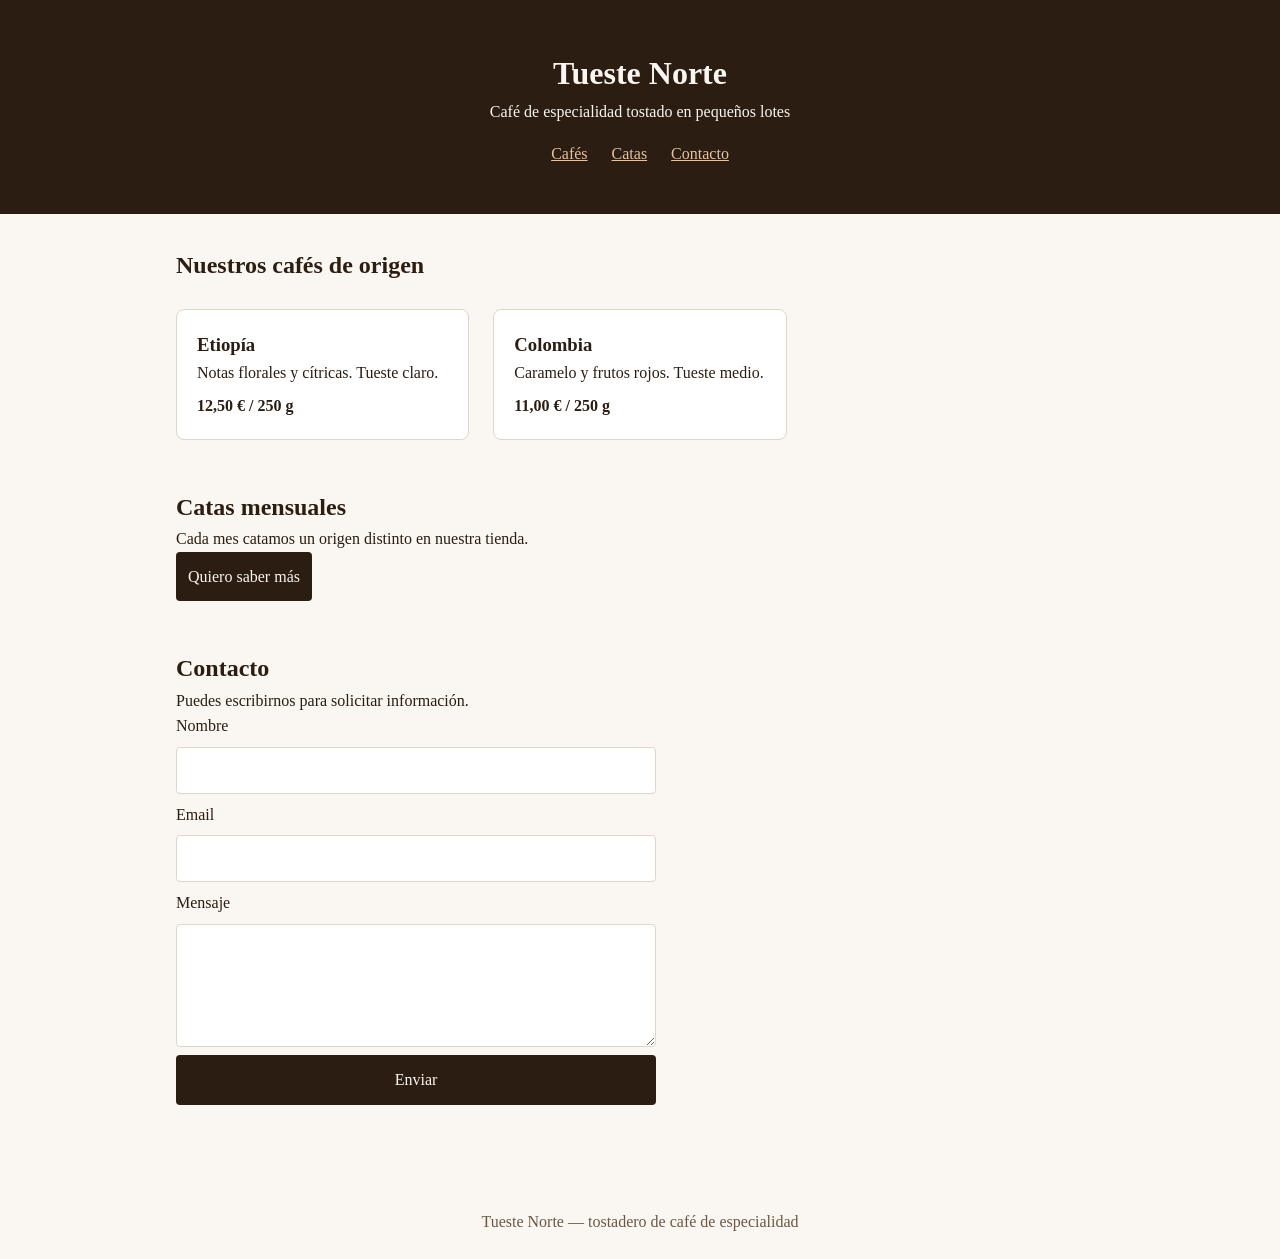
==== index.html @ 5cdbb440 "Primera version de Tueste Norte" ====
<!DOCTYPE html>
<html lang="es">
<head>
    <meta charset="UTF-8">
    <meta name="viewport" content="width=device-width, initial-scale=1.0">
    <title>Tueste Norte — Café de especialidad</title>
    <link rel="stylesheet" href="estilos.css">
</head>
<body>
    <header class="cabecera">
    <h1>Tueste Norte</h1>
    <p>Café de especialidad tostado en pequeños lotes</p>

    <nav>
        <a href="#cafes">Cafés</a>
        <a href="#catas">Catas</a>
        <a href="#contacto">Contacto</a>
    </nav>
</header>
<main>
    <section id="cafes">
    <h2>Nuestros cafés de origen</h2>

    <article class="cafe">
        <h3>Etiopía</h3>
        <p>Notas florales y cítricas. Tueste claro.</p>
        <p class="precio">12,50 € / 250 g</p>
    </article>

    <article class="cafe">
        <h3>Colombia</h3>
        <p>Caramelo y frutos rojos. Tueste medio.</p>
        <p class="precio">11,00 € / 250 g</p>
    </article>
    </section>

    <section id="catas">
    <h2>Catas mensuales</h2>
    <p>Cada mes catamos un origen distinto en nuestra tienda.</p>

    <button id="btn-catas" type="button">Quiero saber más</button>

    <p id="info-catas" hidden>
        Apúntate desde el formulario de contacto y te avisamos de la próxima cata.
    </p>
</section>

    <section id="contacto">
        <h2>Contacto</h2>
        <p>Puedes escribirnos para solicitar información.</p>
        
        <form action="contacto.php" method="post">
    <label for="nombre">Nombre</label>
    <input type="text" id="nombre" name="nombre" required>

    <label for="email">Email</label>
    <input type="email" id="email" name="email" required>

    <label for="mensaje">Mensaje</label>
    <textarea id="mensaje" name="mensaje" rows="4" required></textarea>

    <button type="submit">Enviar</button>
</form>
    </section>
</main>
<footer>
    <p>Tueste Norte — tostadero de café de especialidad</p>
</footer>

<script src="app.js"></script>
</body>
</html>
---- estilos.css ----
/* Reinicio básico */
* {
    margin: 0;
    padding: 0;
    box-sizing: border-box;
}

/* Estilos generales de la página */
body {
    font-family: Georgia, "Times New Roman", serif;
    color: #2b1d12;
    background-color: #faf6f1;
    line-height: 1.6;
}

/* Cabecera */
.cabecera {
    background-color: #2b1d12;
    color: #faf6f1;
    text-align: center;
    padding: 3rem 1rem;
}

.cabecera nav {
    display: flex;
    justify-content: center;
    gap: 1.5rem;
    margin-top: 1rem;
}

.cabecera a {
    color: #e8c39e;
}

/* Contenido principal */
main {
    max-width: 960px;
    margin: 0 auto;
    padding: 2rem 1rem;
}

section {
    margin-bottom: 3rem;
}

/* Catálogo de cafés */
#cafes {
    display: grid;
    grid-template-columns: repeat(auto-fit, minmax(220px, 1fr));
    gap: 1.5rem;
}

#cafes h2 {
    grid-column: 1 / -1;
}

.cafe {
    background-color: #ffffff;
    border: 1px solid #e0d5c8;
    border-radius: 8px;
    padding: 1.25rem;
}

.precio {
    font-weight: bold;
    margin-top: 0.5rem;
}

/* Formulario */
form {
    display: flex;
    flex-direction: column;
    gap: 0.5rem;
    max-width: 480px;
}

input,
textarea {
    padding: 0.6rem;
    border: 1px solid #e0d5c8;
    border-radius: 4px;
    font: inherit;
}

button {
    padding: 0.75rem;
    border: none;
    border-radius: 4px;
    background-color: #2b1d12;
    color: #faf6f1;
    font: inherit;
    cursor: pointer;
}

button:hover {
    background-color: #4a3421;
}

/* Pie de página */
footer {
    text-align: center;
    padding: 1.5rem;
    color: #6b5744;
}
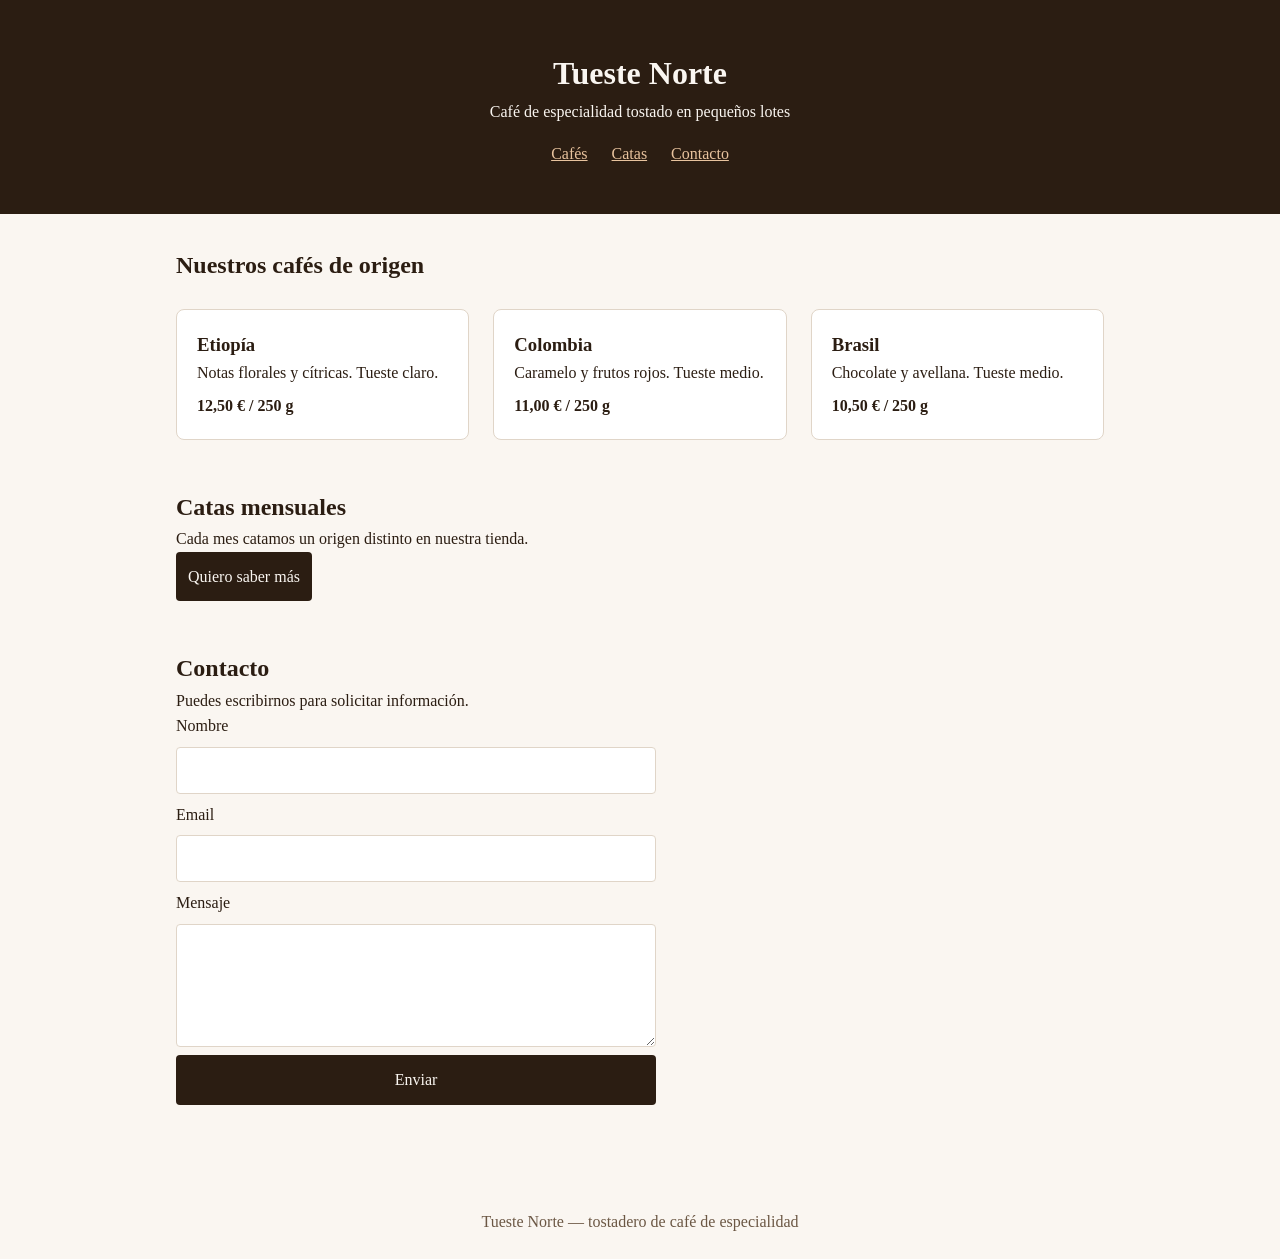
==== commit 87513a1d: "Agrega cafe de Brasil al catalogo" ====
--- a/index.html
+++ b/index.html
@@ -32,6 +32,13 @@
         <p>Caramelo y frutos rojos. Tueste medio.</p>
         <p class="precio">11,00 € / 250 g</p>
     </article>
+
+     <article class="cafe">
+        <h3>Brasil</h3>
+        <p>Chocolate y avellana. Tueste medio.</p>
+        <p class="precio">10,50 € / 250 g</p>
+    </article>
+
     </section>
 
     <section id="catas">
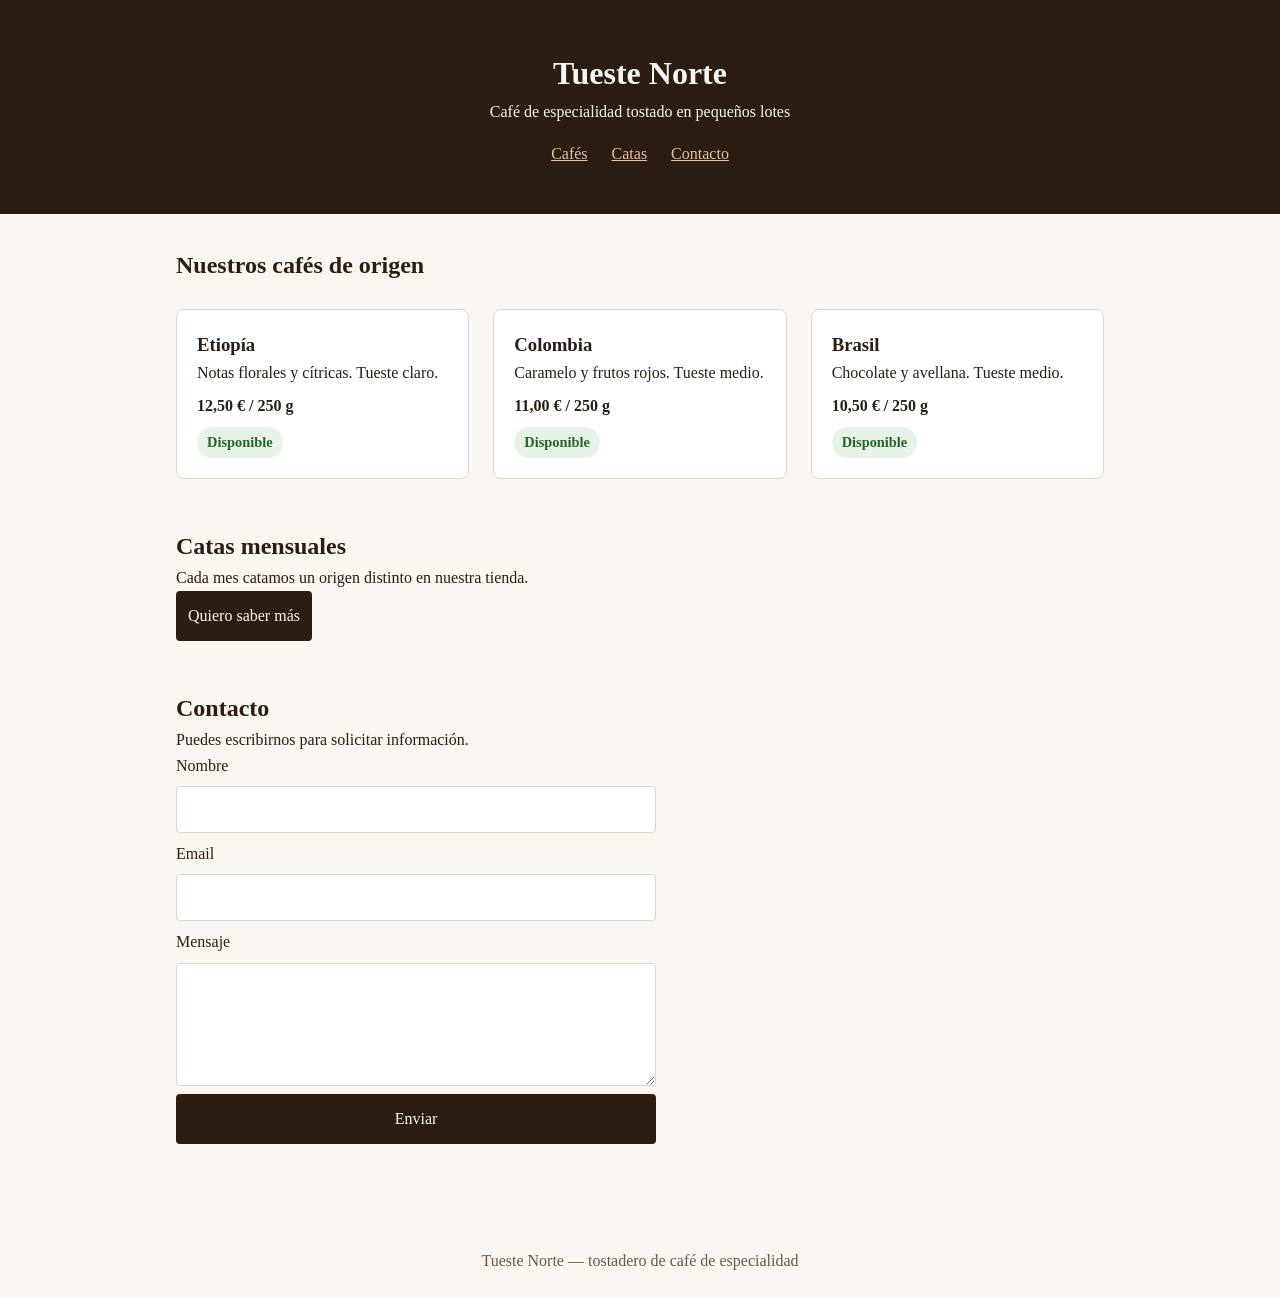
==== commit 84305509: "Agrega etiquetas de disponibilidad al catalogo" ====
--- a/index.html
+++ b/index.html
@@ -25,18 +25,21 @@
         <h3>Etiopía</h3>
         <p>Notas florales y cítricas. Tueste claro.</p>
         <p class="precio">12,50 € / 250 g</p>
+        <p class="disponibilidad">Disponible</p>
     </article>
 
     <article class="cafe">
         <h3>Colombia</h3>
         <p>Caramelo y frutos rojos. Tueste medio.</p>
         <p class="precio">11,00 € / 250 g</p>
+        <p class="disponibilidad">Disponible</p>
     </article>
 
      <article class="cafe">
         <h3>Brasil</h3>
         <p>Chocolate y avellana. Tueste medio.</p>
         <p class="precio">10,50 € / 250 g</p>
+        <p class="disponibilidad">Disponible</p>
     </article>
 
     </section>
--- a/estilos.css
+++ b/estilos.css
@@ -101,4 +101,15 @@
     text-align: center;
     padding: 1.5rem;
     color: #6b5744;
-}+}
+
+.disponibilidad {
+    display: inline-block;
+    margin: 8px 0 0;
+    padding: 4px 10px;
+    background-color: #e7f3e7;
+    color: #27632a;
+    border-radius: 999px;
+    font-size: 0.9rem;
+    font-weight: bold;
+}
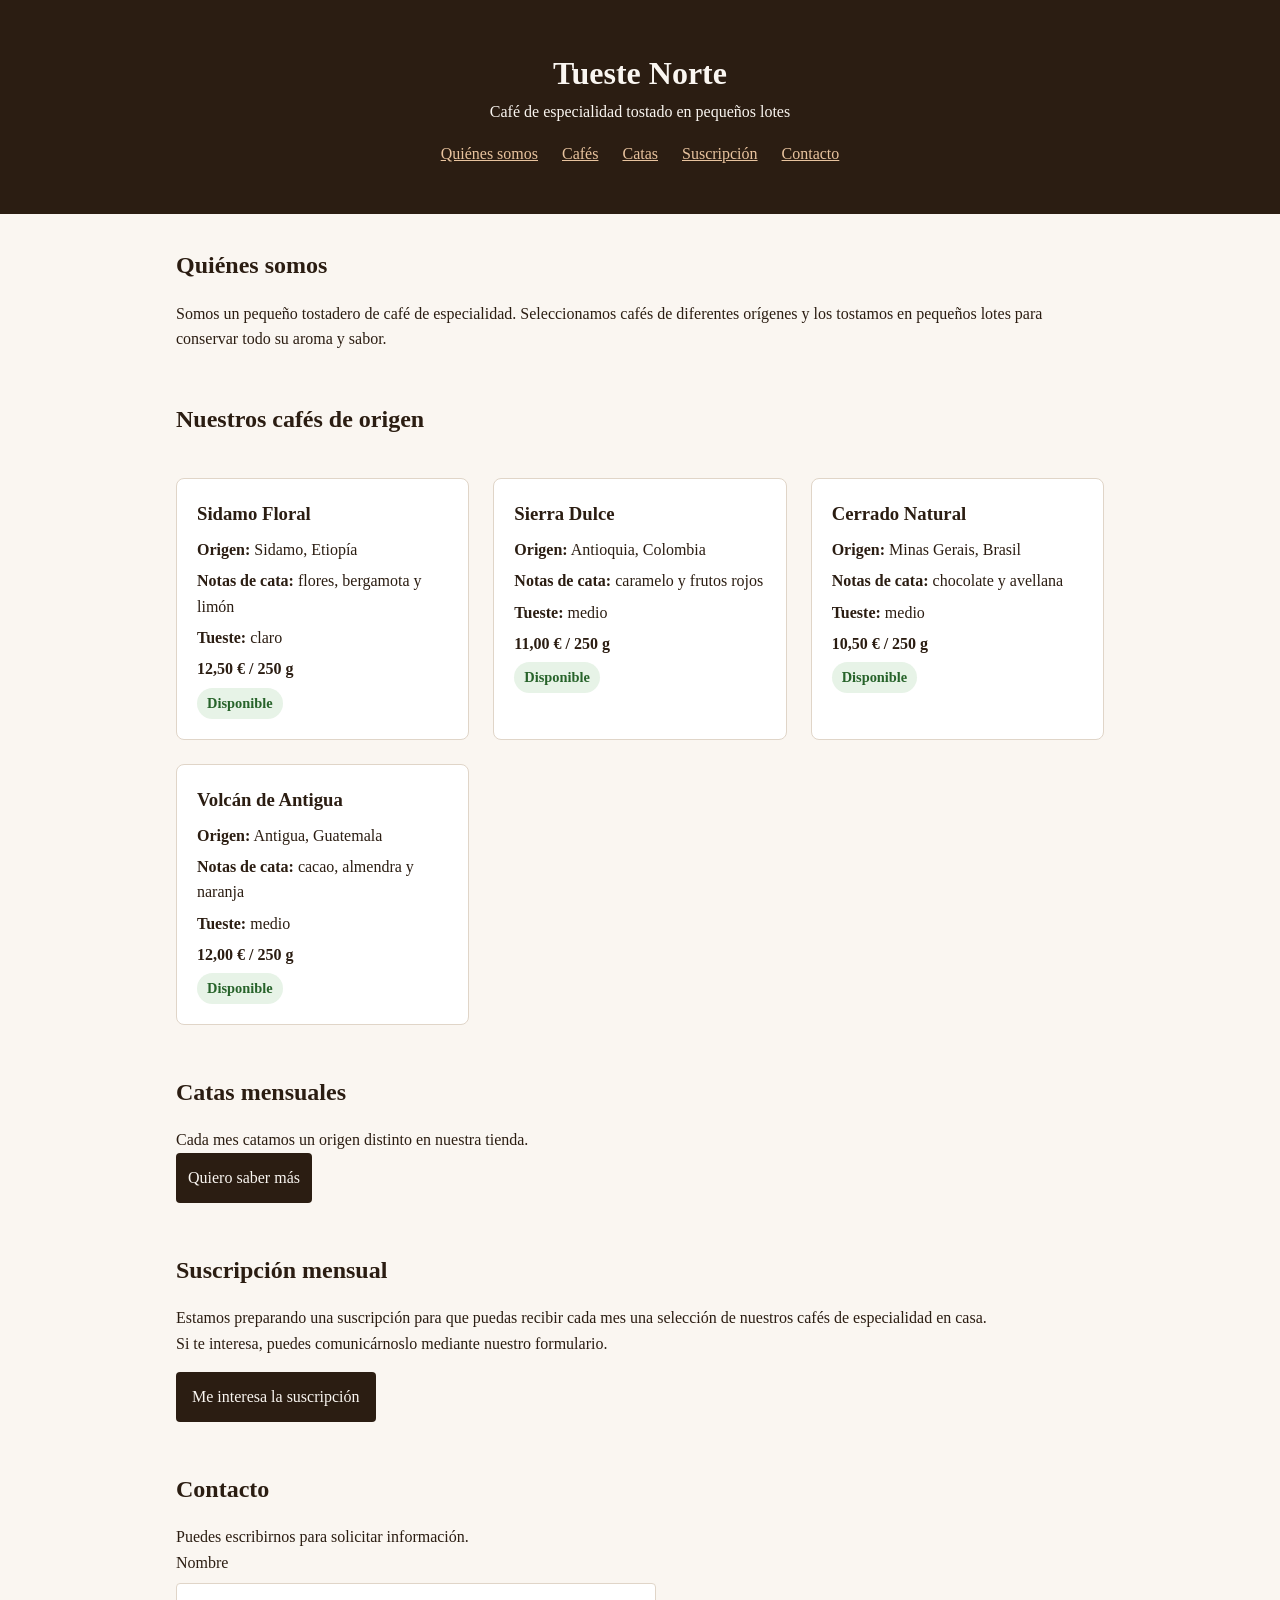
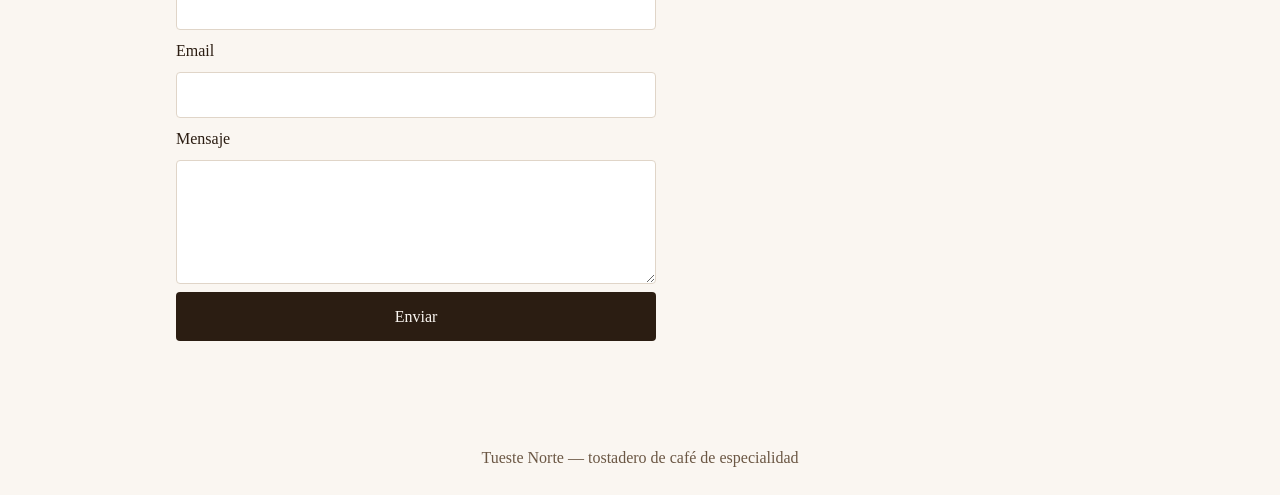
==== commit 041dc040: "Completa landing responsive y validacion de contacto" ====
--- a/index.html
+++ b/index.html
@@ -1,82 +1,121 @@
 <!DOCTYPE html>
 <html lang="es">
+
 <head>
     <meta charset="UTF-8">
     <meta name="viewport" content="width=device-width, initial-scale=1.0">
     <title>Tueste Norte — Café de especialidad</title>
     <link rel="stylesheet" href="estilos.css">
 </head>
+
 <body>
     <header class="cabecera">
-    <h1>Tueste Norte</h1>
-    <p>Café de especialidad tostado en pequeños lotes</p>
+        <h1>Tueste Norte</h1>
+        <p>Café de especialidad tostado en pequeños lotes</p>
 
-    <nav>
-        <a href="#cafes">Cafés</a>
-        <a href="#catas">Catas</a>
-        <a href="#contacto">Contacto</a>
-    </nav>
-</header>
-<main>
-    <section id="cafes">
-    <h2>Nuestros cafés de origen</h2>
+        <nav>
+            <a href="#nosotros">Quiénes somos</a>
+            <a href="#cafes">Cafés</a>
+            <a href="#catas">Catas</a>
+            <a href="#suscripcion">Suscripción</a>
+            <a href="#contacto">Contacto</a>
+        </nav>
+    </header>
+    <main>
+        <section id="nosotros">
+            <h2>Quiénes somos</h2>
+            <p>
+                Somos un pequeño tostadero de café de especialidad. Seleccionamos
+                cafés de diferentes orígenes y los tostamos en pequeños lotes para
+                conservar todo su aroma y sabor.
+            </p>
+        </section>
+        <section id="cafes">
+            <h2>Nuestros cafés de origen</h2>
 
-    <article class="cafe">
-        <h3>Etiopía</h3>
-        <p>Notas florales y cítricas. Tueste claro.</p>
-        <p class="precio">12,50 € / 250 g</p>
-        <p class="disponibilidad">Disponible</p>
-    </article>
+            <article class="cafe">
+                <h3>Sidamo Floral</h3>
+                <p><strong>Origen:</strong> Sidamo, Etiopía</p>
+                <p><strong>Notas de cata:</strong> flores, bergamota y limón</p>
+                <p><strong>Tueste:</strong> claro</p>
+                <p class="precio">12,50 € / 250 g</p>
+                <p class="disponibilidad">Disponible</p>
+            </article>
 
-    <article class="cafe">
-        <h3>Colombia</h3>
-        <p>Caramelo y frutos rojos. Tueste medio.</p>
-        <p class="precio">11,00 € / 250 g</p>
-        <p class="disponibilidad">Disponible</p>
-    </article>
+            <article class="cafe">
+                <h3>Sierra Dulce</h3>
+                <p><strong>Origen:</strong> Antioquia, Colombia</p>
+                <p><strong>Notas de cata:</strong> caramelo y frutos rojos</p>
+                <p><strong>Tueste:</strong> medio</p>
+                <p class="precio">11,00 € / 250 g</p>
+                <p class="disponibilidad">Disponible</p>
+            </article>
 
-     <article class="cafe">
-        <h3>Brasil</h3>
-        <p>Chocolate y avellana. Tueste medio.</p>
-        <p class="precio">10,50 € / 250 g</p>
-        <p class="disponibilidad">Disponible</p>
-    </article>
+            <article class="cafe">
+                <h3>Cerrado Natural</h3>
+                <p><strong>Origen:</strong> Minas Gerais, Brasil</p>
+                <p><strong>Notas de cata:</strong> chocolate y avellana</p>
+                <p><strong>Tueste:</strong> medio</p>
+                <p class="precio">10,50 € / 250 g</p>
+                <p class="disponibilidad">Disponible</p>
+            </article>
 
-    </section>
+            <article class="cafe">
+                <h3>Volcán de Antigua</h3>
+                <p><strong>Origen:</strong> Antigua, Guatemala</p>
+                <p><strong>Notas de cata:</strong> cacao, almendra y naranja</p>
+                <p><strong>Tueste:</strong> medio</p>
+                <p class="precio">12,00 € / 250 g</p>
+                <p class="disponibilidad">Disponible</p>
+            </article>
+        </section>
 
-    <section id="catas">
-    <h2>Catas mensuales</h2>
-    <p>Cada mes catamos un origen distinto en nuestra tienda.</p>
+        <section id="catas">
+            <h2>Catas mensuales</h2>
+            <p>Cada mes catamos un origen distinto en nuestra tienda.</p>
 
-    <button id="btn-catas" type="button">Quiero saber más</button>
+            <button id="btn-catas" type="button">Quiero saber más</button>
 
-    <p id="info-catas" hidden>
-        Apúntate desde el formulario de contacto y te avisamos de la próxima cata.
-    </p>
-</section>
+            <p id="info-catas" hidden>
+                Apúntate desde el formulario de contacto y te avisamos de la próxima cata.
+            </p>
+        </section>
 
-    <section id="contacto">
-        <h2>Contacto</h2>
-        <p>Puedes escribirnos para solicitar información.</p>
-        
-        <form action="contacto.php" method="post">
-    <label for="nombre">Nombre</label>
-    <input type="text" id="nombre" name="nombre" required>
+        <section id="suscripcion">
+            <h2>Suscripción mensual</h2>
+            <p>
+                Estamos preparando una suscripción para que puedas recibir cada mes
+                una selección de nuestros cafés de especialidad en casa.
+            </p>
+            <p>
+                Si te interesa, puedes comunicárnoslo mediante nuestro formulario.
+            </p>
+            <a href="#contacto">Me interesa la suscripción</a>
+        </section>
 
-    <label for="email">Email</label>
-    <input type="email" id="email" name="email" required>
+        <section id="contacto">
+            <h2>Contacto</h2>
+            <p>Puedes escribirnos para solicitar información.</p>
 
-    <label for="mensaje">Mensaje</label>
-    <textarea id="mensaje" name="mensaje" rows="4" required></textarea>
+            <form action="contacto.php" method="post">
+                <label for="nombre">Nombre</label>
+                <input type="text" id="nombre" name="nombre" required>
 
-    <button type="submit">Enviar</button>
-</form>
-    </section>
-</main>
-<footer>
-    <p>Tueste Norte — tostadero de café de especialidad</p>
-</footer>
+                <label for="email">Email</label>
+                <input type="email" id="email" name="email" required>
 
-<script src="app.js"></script>
+                <label for="mensaje">Mensaje</label>
+                <textarea id="mensaje" name="mensaje" rows="4" required></textarea>
+
+                <button type="submit">Enviar</button>
+            </form>
+        </section>
+    </main>
+    <footer>
+        <p>Tueste Norte — tostadero de café de especialidad</p>
+    </footer>
+
+    <script src="app.js"></script>
 </body>
+
 </html>
--- a/estilos.css
+++ b/estilos.css
@@ -24,6 +24,7 @@
 .cabecera nav {
     display: flex;
     justify-content: center;
+    flex-wrap: wrap;
     gap: 1.5rem;
     margin-top: 1rem;
 }
@@ -43,11 +44,37 @@
     margin-bottom: 3rem;
 }
 
+section h2 {
+    margin-bottom: 1rem;
+}
+
+.cafe h3 {
+    margin-bottom: 0.5rem;
+}
+
+.cafe p+p {
+    margin-top: 0.35rem;
+}
+
 /* Catálogo de cafés */
 #cafes {
     display: grid;
     grid-template-columns: repeat(auto-fit, minmax(220px, 1fr));
     gap: 1.5rem;
+}
+
+#suscripcion a {
+    display: inline-block;
+    margin-top: 1rem;
+    padding: 0.75rem 1rem;
+    border-radius: 4px;
+    background-color: #2b1d12;
+    color: #faf6f1;
+    text-decoration: none;
+}
+
+#suscripcion a:hover {
+    background-color: #4a3421;
 }
 
 #cafes h2 {
@@ -113,3 +140,18 @@
     font-size: 0.9rem;
     font-weight: bold;
 }
+
+@media (max-width: 600px) {
+    .cabecera {
+        padding: 2rem 1rem;
+    }
+
+    .cabecera nav {
+        flex-direction: column;
+        gap: 0.5rem;
+    }
+
+    main {
+        padding: 1.5rem 1rem;
+    }
+}
